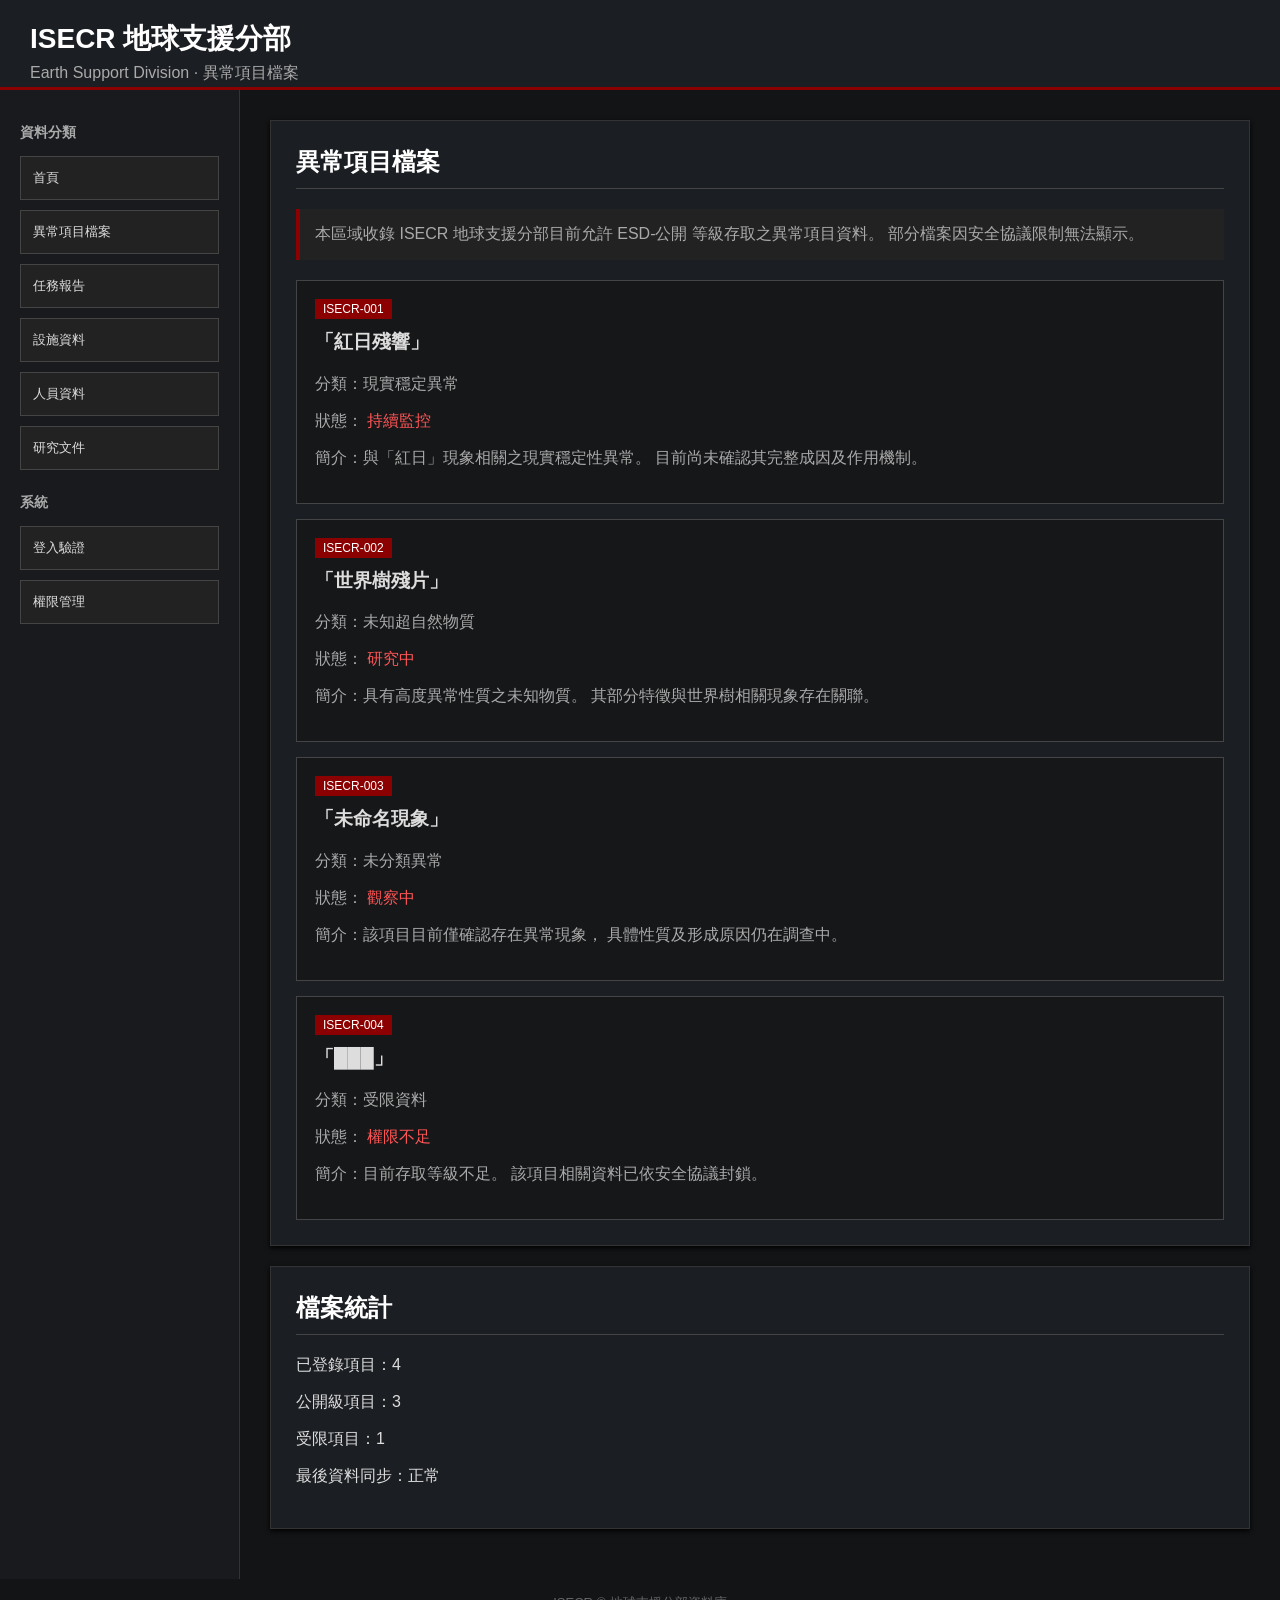
==== 1.html @ 92c1899d "创建 1.html" ====
<!DOCTYPE html>
<html lang="zh-Hant">

<head>

<meta charset="UTF-8">

<meta name="viewport" content="width=device-width, initial-scale=1.0">

<title>異常項目檔案 - ISECR 地球支援分部</title>

<style>

*{
box-sizing:border-box;
}

body{

margin:0;

background:#121416;

color:#ddd;

font-family:
"Microsoft JhengHei",
"PingFang TC",
sans-serif;

}


/* 頂部 */

.header{

height:90px;

background:#1b1e22;

border-bottom:3px solid #8b0000;

padding:20px 30px;

}

.header h1{

margin:0;

font-size:28px;

color:white;

}

.header p{

margin:5px 0;

color:#aaa;

}


/* 主框架 */

.layout{

display:flex;

min-height:calc(100vh - 90px);

}


/* 導航 */

.menu{

width:240px;

background:#181a1d;

border-right:1px solid #333;

padding:20px;

}

.menu h3{

color:#aaa;

font-size:14px;

}

.menu button{

width:100%;

background:#222;

color:#ddd;

border:1px solid #444;

padding:12px;

margin-bottom:10px;

text-align:left;

cursor:pointer;

}

.menu button:hover{

background:#333;

border-color:#8b0000;

}


/* 內容 */

.main{

flex:1;

padding:30px;

}

.card{

background:#1b1e22;

border:1px solid #333;

padding:25px;

margin-bottom:20px;

box-shadow:0 2px 5px #000;

}

.card h2{

margin-top:0;

color:white;

border-bottom:1px solid #444;

padding-bottom:10px;

}


/* 文件 */

.document{

background:#161719;

border:1px solid #444;

padding:18px;

margin-top:15px;

}

.document h3{

color:#ddd;

margin-top:10px;

}

.document p{

color:#aaa;

}

.tag{

display:inline-block;

background:#8b0000;

color:white;

padding:3px 8px;

font-size:12px;

}

.status{

color:#ff5555;

}


/* 搜尋提示 */

.notice{

background:#222;

border-left:4px solid #8b0000;

padding:15px;

margin-bottom:20px;

color:#aaa;

}


/* 頁尾 */

footer{

padding:15px;

text-align:center;

color:#666;

font-size:13px;

}


/* 手機 */

@media(max-width:700px){

.layout{

display:block;

}

.menu{

width:100%;

}

.main{

padding:15px;

}

}

</style>

</head>


<body>


<div class="header">

<h1>
ISECR 地球支援分部
</h1>

<p>
Earth Support Division · 異常項目檔案
</p>

</div>


<div class="layout">


<div class="menu">

<h3>
資料分類
</h3>

<button onclick="location.href='index.html'">
首頁
</button>

<button onclick="location.href='1.html'">
異常項目檔案
</button>

<button onclick="location.href='2.html'">
任務報告
</button>

<button onclick="location.href='3.html'">
設施資料
</button>

<button onclick="location.href='4.html'">
人員資料
</button>

<button onclick="location.href='5.html'">
研究文件
</button>


<h3>
系統
</h3>

<button onclick="location.href='6.html'">
登入驗證
</button>

<button onclick="location.href='7.html'">
權限管理
</button>

</div>


<div class="main">


<div class="card">

<h2>
異常項目檔案
</h2>

<div class="notice">

本區域收錄 ISECR 地球支援分部目前允許
ESD-公開 等級存取之異常項目資料。

部分檔案因安全協議限制無法顯示。

</div>


<div class="document">

<span class="tag">
ISECR-001
</span>

<h3>
「紅日殘響」
</h3>

<p>
分類：現實穩定異常
</p>

<p>
狀態：
<span class="status">
持續監控
</span>
</p>

<p>
簡介：與「紅日」現象相關之現實穩定性異常。
目前尚未確認其完整成因及作用機制。
</p>

</div>


<div class="document">

<span class="tag">
ISECR-002
</span>

<h3>
「世界樹殘片」
</h3>

<p>
分類：未知超自然物質
</p>

<p>
狀態：
<span class="status">
研究中
</span>
</p>

<p>
簡介：具有高度異常性質之未知物質。
其部分特徵與世界樹相關現象存在關聯。
</p>

</div>


<div class="document">

<span class="tag">
ISECR-003
</span>

<h3>
「未命名現象」
</h3>

<p>
分類：未分類異常
</p>

<p>
狀態：
<span class="status">
觀察中
</span>
</p>

<p>
簡介：該項目目前僅確認存在異常現象，
具體性質及形成原因仍在調查中。
</p>

</div>


<div class="document">

<span class="tag">
ISECR-004
</span>

<h3>
「███」
</h3>

<p>
分類：受限資料
</p>

<p>
狀態：
<span class="status">
權限不足
</span>
</p>

<p>
簡介：目前存取等級不足。
該項目相關資料已依安全協議封鎖。
</p>

</div>


</div>


<div class="card">

<h2>
檔案統計
</h2>

<p>
已登錄項目：4
</p>

<p>
公開級項目：3
</p>

<p>
受限項目：1
</p>

<p>
最後資料同步：正常
</p>

</div>


</div>

</div>


<footer>

ISECR © 地球支援分部資料庫

</footer>


</body>

</html>
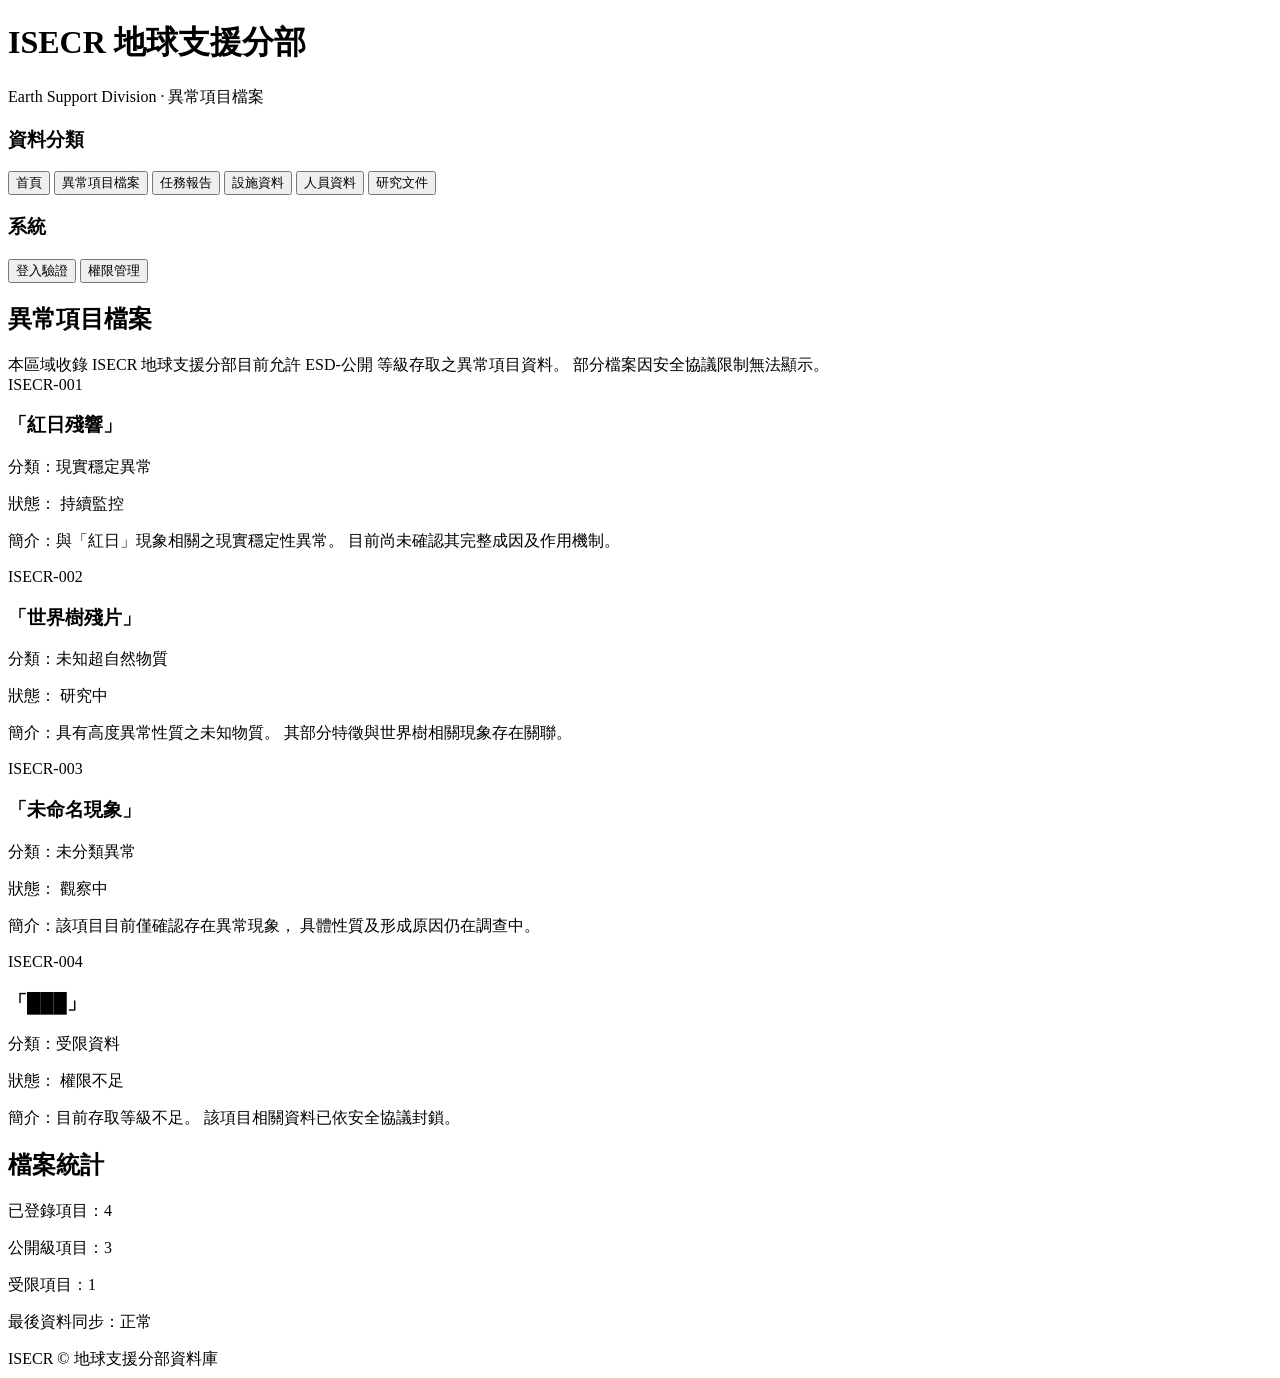
==== commit c9461905: "更新 1.html" ====
--- a/1.html
+++ b/1.html
@@ -9,266 +9,7 @@
 
 <title>異常項目檔案 - ISECR 地球支援分部</title>
 
-<style>
-
-*{
-box-sizing:border-box;
-}
-
-body{
-
-margin:0;
-
-background:#121416;
-
-color:#ddd;
-
-font-family:
-"Microsoft JhengHei",
-"PingFang TC",
-sans-serif;
-
-}
-
-
-/* 頂部 */
-
-.header{
-
-height:90px;
-
-background:#1b1e22;
-
-border-bottom:3px solid #8b0000;
-
-padding:20px 30px;
-
-}
-
-.header h1{
-
-margin:0;
-
-font-size:28px;
-
-color:white;
-
-}
-
-.header p{
-
-margin:5px 0;
-
-color:#aaa;
-
-}
-
-
-/* 主框架 */
-
-.layout{
-
-display:flex;
-
-min-height:calc(100vh - 90px);
-
-}
-
-
-/* 導航 */
-
-.menu{
-
-width:240px;
-
-background:#181a1d;
-
-border-right:1px solid #333;
-
-padding:20px;
-
-}
-
-.menu h3{
-
-color:#aaa;
-
-font-size:14px;
-
-}
-
-.menu button{
-
-width:100%;
-
-background:#222;
-
-color:#ddd;
-
-border:1px solid #444;
-
-padding:12px;
-
-margin-bottom:10px;
-
-text-align:left;
-
-cursor:pointer;
-
-}
-
-.menu button:hover{
-
-background:#333;
-
-border-color:#8b0000;
-
-}
-
-
-/* 內容 */
-
-.main{
-
-flex:1;
-
-padding:30px;
-
-}
-
-.card{
-
-background:#1b1e22;
-
-border:1px solid #333;
-
-padding:25px;
-
-margin-bottom:20px;
-
-box-shadow:0 2px 5px #000;
-
-}
-
-.card h2{
-
-margin-top:0;
-
-color:white;
-
-border-bottom:1px solid #444;
-
-padding-bottom:10px;
-
-}
-
-
-/* 文件 */
-
-.document{
-
-background:#161719;
-
-border:1px solid #444;
-
-padding:18px;
-
-margin-top:15px;
-
-}
-
-.document h3{
-
-color:#ddd;
-
-margin-top:10px;
-
-}
-
-.document p{
-
-color:#aaa;
-
-}
-
-.tag{
-
-display:inline-block;
-
-background:#8b0000;
-
-color:white;
-
-padding:3px 8px;
-
-font-size:12px;
-
-}
-
-.status{
-
-color:#ff5555;
-
-}
-
-
-/* 搜尋提示 */
-
-.notice{
-
-background:#222;
-
-border-left:4px solid #8b0000;
-
-padding:15px;
-
-margin-bottom:20px;
-
-color:#aaa;
-
-}
-
-
-/* 頁尾 */
-
-footer{
-
-padding:15px;
-
-text-align:center;
-
-color:#666;
-
-font-size:13px;
-
-}
-
-
-/* 手機 */
-
-@media(max-width:700px){
-
-.layout{
-
-display:block;
-
-}
-
-.menu{
-
-width:100%;
-
-}
-
-.main{
-
-padding:15px;
-
-}
-
-}
-
-</style>
+
 
 </head>
 
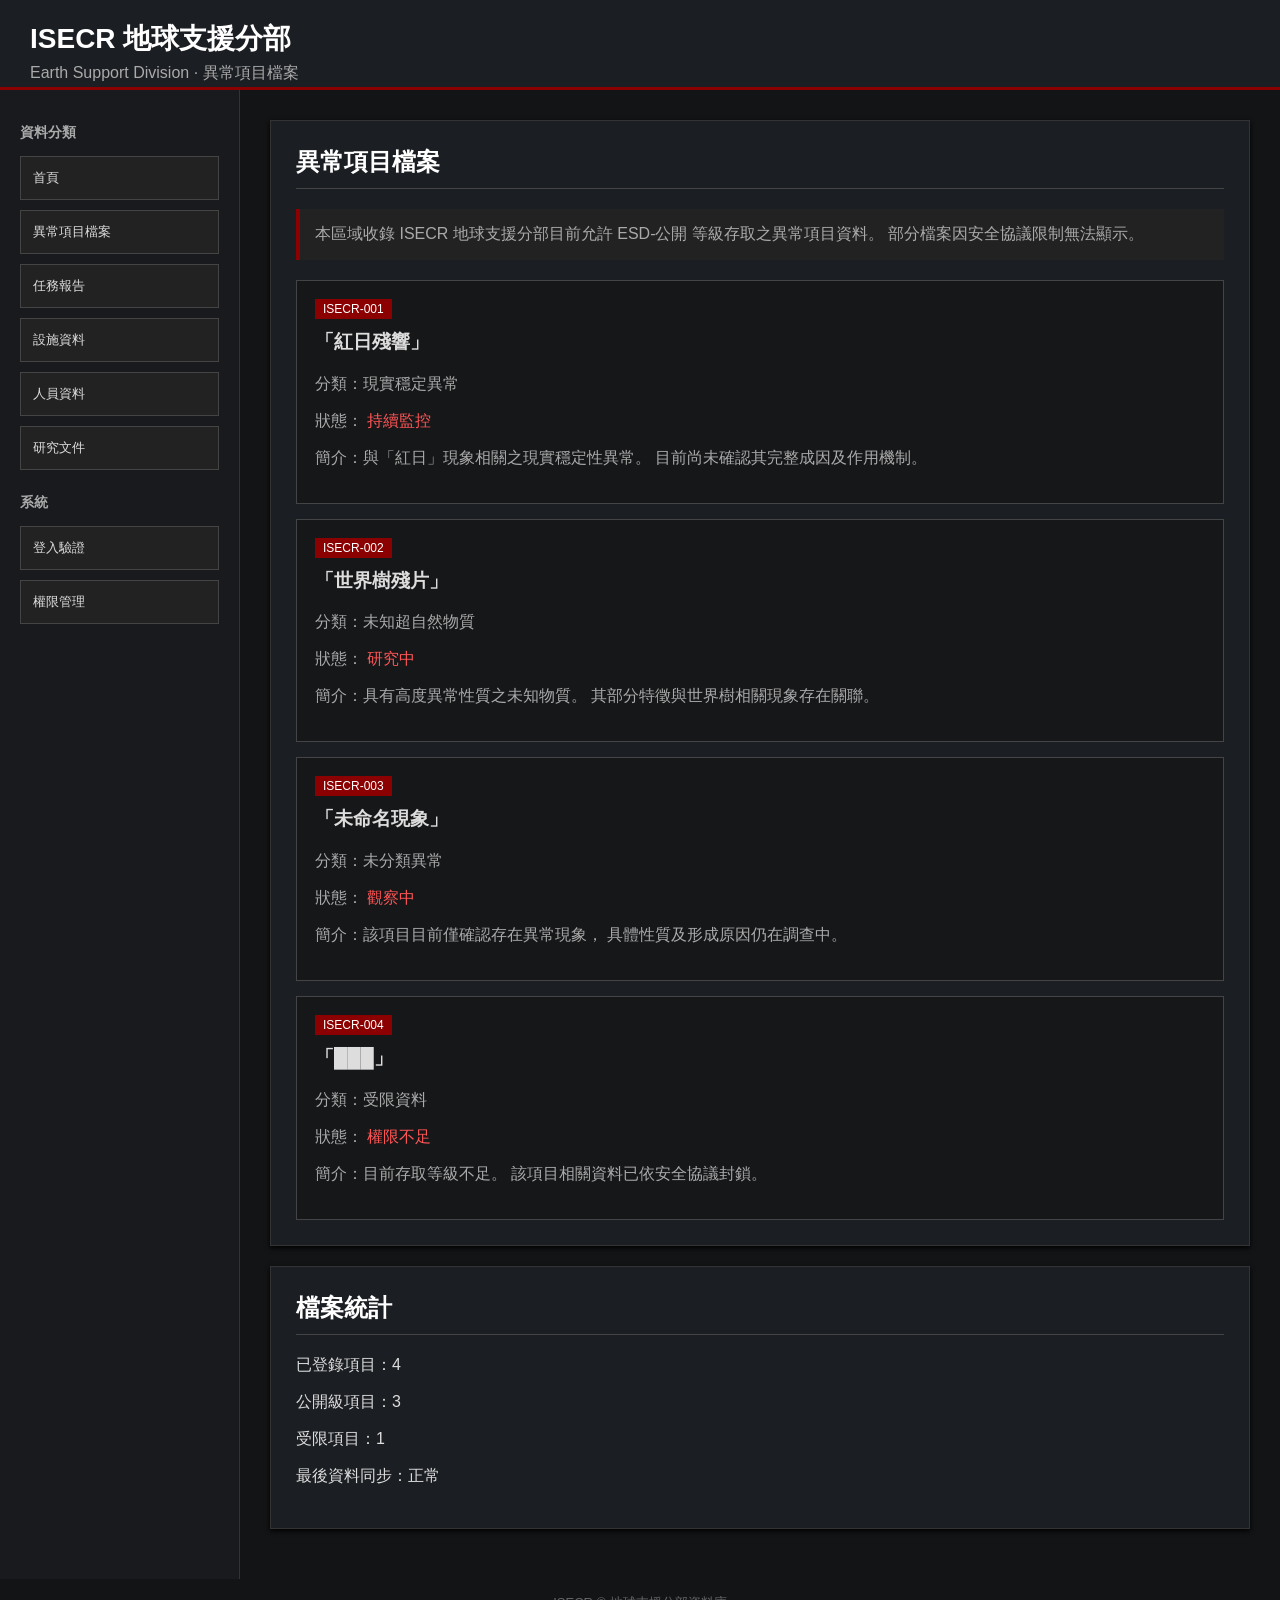
==== commit 687f3b34: "更新 1.html" ====
--- a/1.html
+++ b/1.html
@@ -6,6 +6,8 @@
 <meta charset="UTF-8">
 
 <meta name="viewport" content="width=device-width, initial-scale=1.0">
+
+<link rel="stylesheet" href="style.css">
 
 <title>異常項目檔案 - ISECR 地球支援分部</title>
 
--- a/style.css
+++ b/style.css
@@ -0,0 +1,256 @@
+*{
+box-sizing:border-box;
+}
+
+body{
+
+margin:0;
+
+background:#121416;
+
+color:#ddd;
+
+font-family:
+"Microsoft JhengHei",
+"PingFang TC",
+sans-serif;
+
+}
+
+
+/* 頂部 */
+
+.header{
+
+height:90px;
+
+background:#1b1e22;
+
+border-bottom:3px solid #8b0000;
+
+padding:20px 30px;
+
+}
+
+.header h1{
+
+margin:0;
+
+font-size:28px;
+
+color:white;
+
+}
+
+.header p{
+
+margin:5px 0;
+
+color:#aaa;
+
+}
+
+
+/* 主框架 */
+
+.layout{
+
+display:flex;
+
+min-height:calc(100vh - 90px);
+
+}
+
+
+/* 導航 */
+
+.menu{
+
+width:240px;
+
+background:#181a1d;
+
+border-right:1px solid #333;
+
+padding:20px;
+
+}
+
+.menu h3{
+
+color:#aaa;
+
+font-size:14px;
+
+}
+
+.menu button{
+
+width:100%;
+
+background:#222;
+
+color:#ddd;
+
+border:1px solid #444;
+
+padding:12px;
+
+margin-bottom:10px;
+
+text-align:left;
+
+cursor:pointer;
+
+}
+
+.menu button:hover{
+
+background:#333;
+
+border-color:#8b0000;
+
+}
+
+
+/* 內容 */
+
+.main{
+
+flex:1;
+
+padding:30px;
+
+}
+
+.card{
+
+background:#1b1e22;
+
+border:1px solid #333;
+
+padding:25px;
+
+margin-bottom:20px;
+
+box-shadow:0 2px 5px #000;
+
+}
+
+.card h2{
+
+margin-top:0;
+
+color:white;
+
+border-bottom:1px solid #444;
+
+padding-bottom:10px;
+
+}
+
+
+/* 文件 */
+
+.document{
+
+background:#161719;
+
+border:1px solid #444;
+
+padding:18px;
+
+margin-top:15px;
+
+}
+
+.document h3{
+
+color:#ddd;
+
+margin-top:10px;
+
+}
+
+.document p{
+
+color:#aaa;
+
+}
+
+.tag{
+
+display:inline-block;
+
+background:#8b0000;
+
+color:white;
+
+padding:3px 8px;
+
+font-size:12px;
+
+}
+
+.status{
+
+color:#ff5555;
+
+}
+
+
+/* 搜尋提示 */
+
+.notice{
+
+background:#222;
+
+border-left:4px solid #8b0000;
+
+padding:15px;
+
+margin-bottom:20px;
+
+color:#aaa;
+
+}
+
+
+/* 頁尾 */
+
+footer{
+
+padding:15px;
+
+text-align:center;
+
+color:#666;
+
+font-size:13px;
+
+}
+
+
+/* 手機 */
+
+@media(max-width:700px){
+
+.layout{
+
+display:block;
+
+}
+
+.menu{
+
+width:100%;
+
+}
+
+.main{
+
+padding:15px;
+
+}
+
+}
